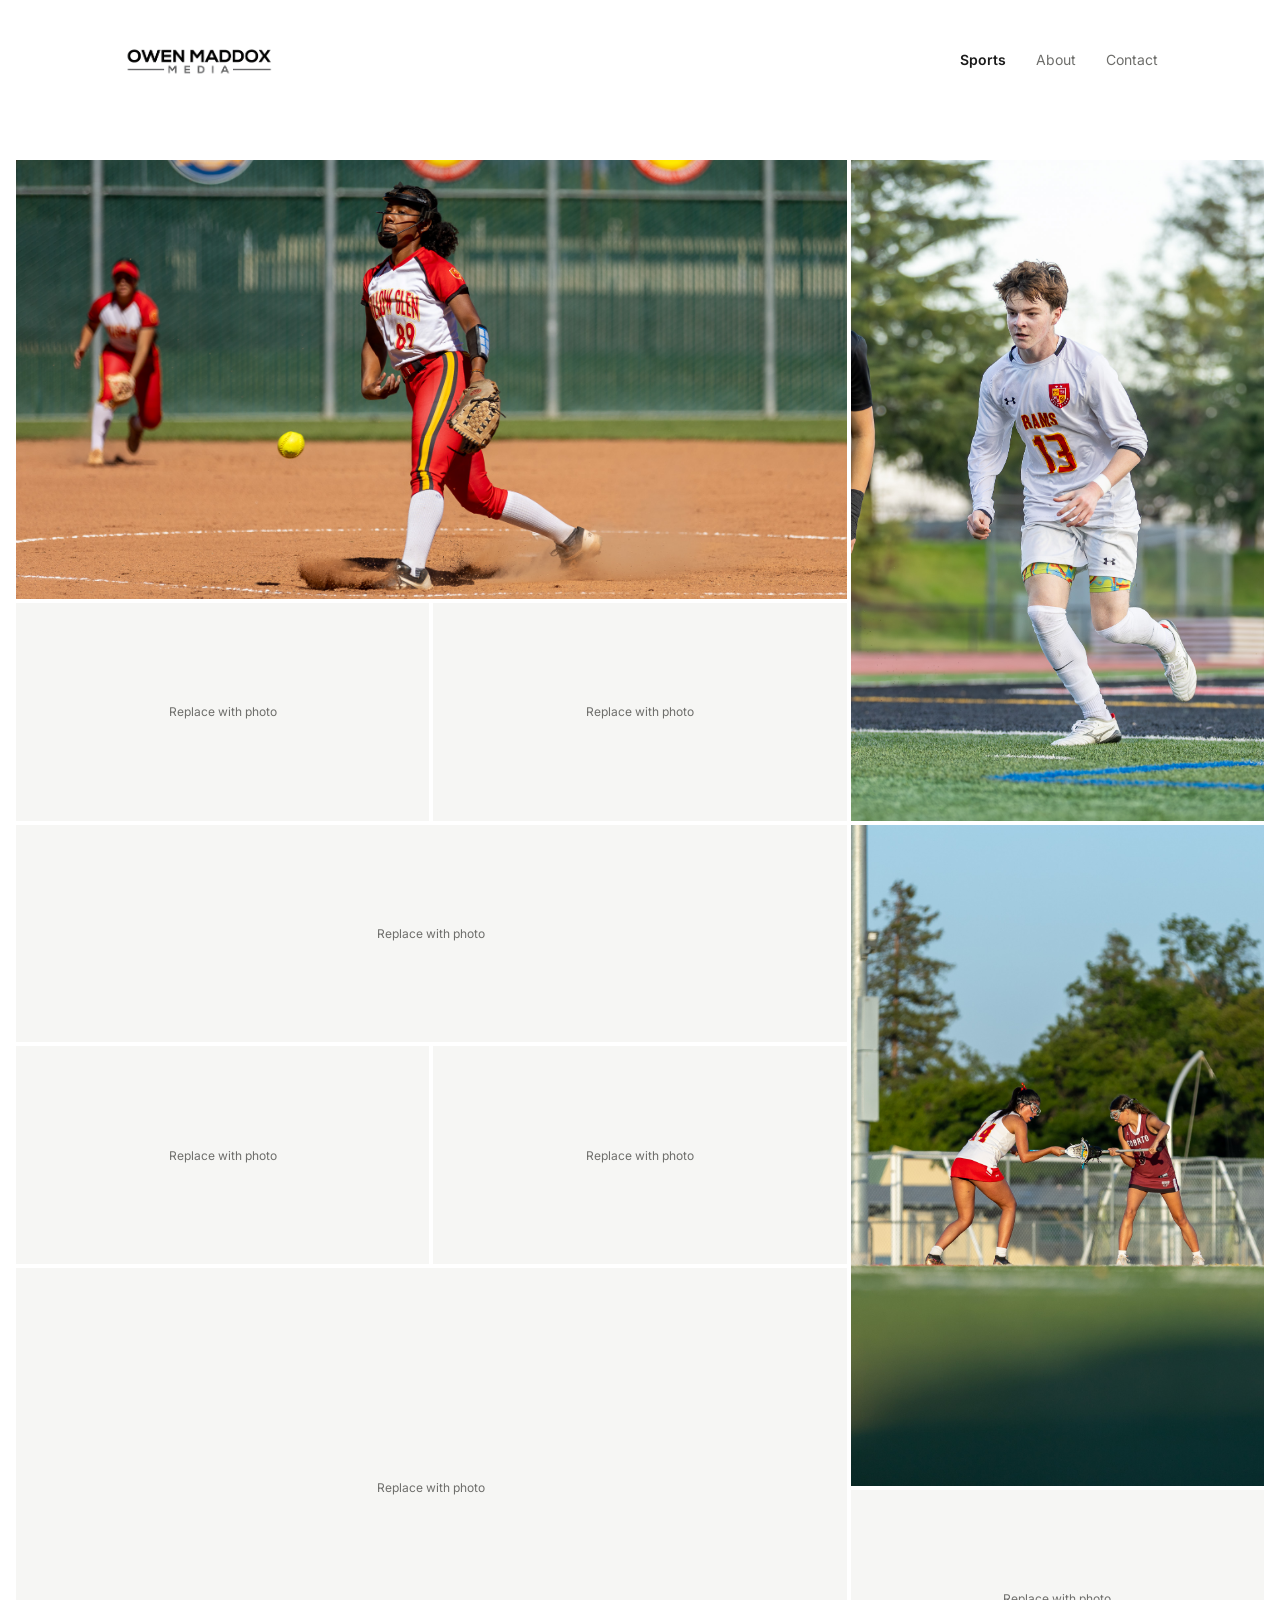
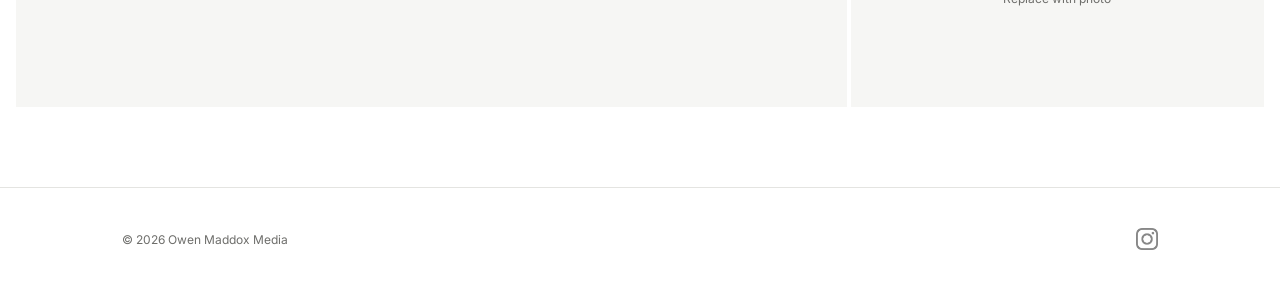
==== index.html @ 30ab5084 "Initial portfolio commit" ====
<!DOCTYPE html>
<html lang="en">
<head>
<meta charset="UTF-8">
<meta name="viewport" content="width=device-width, initial-scale=1.0">
<title>Owen Maddox Media — Sports</title>
<meta name="description" content="Game-day and team photography for local high school and club sports.">
<link rel="preconnect" href="https://fonts.googleapis.com">
<link rel="preconnect" href="https://fonts.gstatic.com" crossorigin>
<link href="https://fonts.googleapis.com/css2?family=Inter:wght@300;400;500;600;700&display=swap" rel="stylesheet">
<link rel="stylesheet" href="styles.css">
</head>
<body>

<header>
  <nav class="nav">
    <a href="index.html"><img src="logo.png" alt="Owen Maddox Media" class="logo-img"></a>
    <div class="nav-links">
      <a href="index.html" class="active">Sports</a>
      <a href="about.html">About</a>
      <a href="contact.html">Contact</a>
    </div>
  </nav>
</header>

<section class="gallery-section">
  <!--
    GALLERY: full-bleed editorial mosaic — tiles are deliberately different sizes so the
    page reads like a curated layout instead of a uniform grid. Each .tile is a placeholder.

    To use a real photo, replace the inner <div class="tile-ph">...</div> with:
    <img src="photos/your-file.jpg" alt="Description of the shot">

    To change a tile's size, swap its size class for one of:
      g-large    (big, spans 4 of 6 columns, 2 rows tall — use for your strongest shots)
      g-wide     (spans 4 columns, 1 row — good for landscape/action shots)
      g-tall     (spans 2 columns, 2 rows — good for portrait-orientation shots)
      g-portrait (spans 2 columns, 3 rows — a fully vertical tile for tall portrait shots)
      g-normal   (spans 2 columns, 1 row — the smallest tile)
    Mix them in any order — grid-auto-flow: dense (in styles.css) fills gaps automatically.
    Edit data-sport / data-cap to control the caption shown on hover and in the lightbox.
  -->
  <div class="gallery">
    <div class="tile g-large" data-sport="Softball" data-cap="Willow Glen HS vs Gilroy — May 13 2026"><img src="photos/Softball.01.jpg" alt="Softball player throwing a ball"></div>
    <div class="tile g-portrait" data-sport="Soccer" data-cap="Willow Glen HS vs Westmont — February 12 2026"><img src="photos/Soccer.01.jpg" alt="A player running towards the action"></div>
    <div class="tile g-normal" data-sport="Volleyball" data-cap="Add caption"><div class="tile-ph">Replace with photo</div><div class="tile-cap">Volleyball</div></div>
    <div class="tile g-wide" data-sport="Soccer" data-cap="Add caption"><div class="tile-ph">Replace with photo</div><div class="tile-cap">Soccer</div></div>
    <div class="tile g-normal" data-sport="Track &amp; Field" data-cap="Add caption"><div class="tile-ph">Replace with photo</div><div class="tile-cap">Track &amp; Field</div></div>
    <div class="tile g-portrait" data-sport="Lacrosse" data-cap="Willow Glen HS vs Ann Sobrato — May 6 2026"><img src="photos/Lacrosse.01.jpg" alt="Two girls at the lacrosse faceoff"></div>
    <div class="tile g-normal" data-sport="Basketball" data-cap="Add caption"><div class="tile-ph">Replace with photo</div><div class="tile-cap">Basketball</div></div>
    <div class="tile g-large" data-sport="Soccer" data-cap="Add caption"><div class="tile-ph">Replace with photo</div><div class="tile-cap">Soccer</div></div>
    <div class="tile g-normal" data-sport="Volleyball" data-cap="Add caption"><div class="tile-ph">Replace with photo</div><div class="tile-cap">Volleyball</div></div>
    <div class="tile g-normal" data-sport="Basketball" data-cap="Add caption"><div class="tile-ph">Replace with photo</div><div class="tile-cap">Basketball</div></div>
  </div>
</section>

<footer>
  <div class="wrap foot-grid">
    <div class="foot-small">© <span id="year"></span> Owen Maddox Media</div>
    <a href="https://www.instagram.com/shot.by.owenn/" target="_blank" rel="noopener" class="foot-instagram"><img src="instagram.png" alt="Instagram"></a>
  </div>
</footer>

<div class="lightbox" id="lightbox">
  <button class="lightbox-close" id="lightboxClose">Close ✕</button>
  <button class="lightbox-nav lightbox-prev" id="lightboxPrev" aria-label="Previous photo">&#8249;</button>
  <button class="lightbox-nav lightbox-next" id="lightboxNext" aria-label="Next photo">&#8250;</button>
  <div class="lightbox-inner">
    <div class="lightbox-ph" id="lightboxImg">Replace with photo</div>
    <p class="lightbox-cap" id="lightboxCap"></p>
  </div>
</div>

<script src="main.js"></script>
</body>
</html>
---- styles.css ----
:root{
  --bg: #FFFFFF;
  --bg-alt: #F6F6F4;
  --ink: #1A1A1A;
  --ink-dim: #6E6E6B;
  --line: #E4E4E1;
  --maxw: 1100px;
}
*{box-sizing:border-box;}
html{scroll-behavior:smooth;}
body{
  margin:0;
  background:var(--bg);
  color:var(--ink);
  font-family:'Inter', sans-serif;
  font-weight:400;
  font-size:16px;
  line-height:1.6;
  -webkit-font-smoothing:antialiased;
}
p{margin:0;}
a{color:inherit; text-decoration:none;}
img{max-width:100%; display:block;}
.wrap{max-width:var(--maxw); margin:0 auto; padding:0 32px;}
::selection{background:var(--ink); color:var(--bg);}
:focus-visible{outline:2px solid var(--ink); outline-offset:3px;}

@media (prefers-reduced-motion: reduce){
  *{animation-duration:0.01ms !important; animation-iteration-count:1 !important; transition-duration:0.01ms !important; scroll-behavior:auto !important;}
}

/* ---------- NAV ---------- */
header{
  position:sticky; top:0; z-index:50;
  background:rgba(255,255,255,0.92);
  backdrop-filter: blur(6px);
}
.nav{
  display:flex; align-items:center; justify-content:space-between;
  padding:16px 32px;
  max-width:var(--maxw); margin:0 auto;
}
/*
  LOGO: drop your logo file in this folder (e.g. logo.png or logo.svg) and replace the
  placeholder <div class="logo-slot"> below with:
  <a href="index.html"><img src="logo.jpg" alt="Owen Maddox Media" class="logo-img"></a>
*/
.logo-slot{
  display:flex; align-items:center; justify-content:center;
  width:140px; height:44px;
  border:1px dashed var(--line);
  font-size:11px; color:var(--ink-dim); text-align:center;
}
.logo-img{max-height:88px; width:auto;}
.nav-links{display:flex; gap:30px; align-items:center;}
.nav-links a{font-size:14px; color:var(--ink-dim); transition:color 0.15s ease;}
.nav-links a:hover{color:var(--ink);}
.nav-links a.active:not(.btn){color:var(--ink); font-weight:600;}
.nav-links a.btn-solid, .nav-links a.btn-solid:hover{color:var(--bg);}
.btn{
  display:inline-flex; align-items:center;
  padding:10px 20px;
  font-size:13px; font-weight:600;
  border:1px solid var(--ink);
  transition:background 0.15s ease, color 0.15s ease;
}
.btn-solid{background:var(--ink); color:var(--bg);}
.btn-solid:hover{background:#3a3a38;}
.btn-outline{color:var(--ink);}
.btn-outline:hover{background:var(--ink); color:var(--bg);}

section{padding:64px 0;}

/* ---------- GALLERY ----------
   Full-bleed editorial mosaic: tiles are different sizes/aspect ratios on purpose
   (like a curated print layout, not a uniform grid). Mix .g-large / .g-wide / .g-tall /
   .g-normal freely on the tiles in index.html to change the rhythm of the page —
   grid-auto-flow: dense fills in gaps automatically so the order doesn't have to be exact.
*/
.gallery-section{padding:40px 0;}
.gallery{
  max-width:1400px;
  margin:0 auto;
  padding:0 16px;
  display:grid;
  grid-template-columns:repeat(6, 1fr);
  grid-auto-rows:17vw;
  grid-auto-flow:dense;
  gap:4px;
}
.tile{
  position:relative;
  grid-column:span 2;
  grid-row:span 1;
  background:var(--bg-alt);
  overflow:hidden;
  cursor:zoom-in;
}
.tile.g-large{grid-column:span 4; grid-row:span 2;}
.tile.g-wide{grid-column:span 4; grid-row:span 1;}
.tile.g-tall{grid-column:span 2; grid-row:span 2;}
.tile.g-normal{grid-column:span 2; grid-row:span 1;}
.tile.g-portrait{grid-column:span 2; grid-row:span 3;}
.tile-ph{
  width:100%; height:100%;
  display:flex; align-items:center; justify-content:center;
  color:var(--ink-dim); font-size:12px; text-align:center; padding:16px;
}
.tile img{width:100%; height:100%; object-fit:cover;}
.tile-cap{
  position:absolute; left:0; right:0; bottom:0;
  padding:16px 18px;
  background:linear-gradient(to top, rgba(0,0,0,0.6), transparent);
  font-size:12px; color:#fff;
  opacity:0; transition:opacity 0.15s ease;
}
.tile:hover .tile-cap{opacity:1;}

/* ---------- ABOUT ---------- */
section.wrap{padding-top:64px; padding-bottom:64px;}
.about-grid{display:grid; grid-template-columns:220px 1fr; gap:44px; align-items:center;}
.about-frame{
  aspect-ratio:1/1;
  background:#EAEAE7;
  border:1px solid var(--line);
  border-radius:50%;
  display:flex; align-items:center; justify-content:center;
  color:var(--ink-dim); font-size:11px; text-align:center; padding:16px;
}
.about-copy h1{font-size:22px; font-weight:600; margin:0 0 14px;}
.about-copy p{font-size:15px; color:var(--ink-dim); margin-bottom:14px;}
.about-copy p:last-of-type{margin-bottom:0;}
.about-copy strong{color:var(--ink);}
.about-ctas{display:flex; gap:14px; margin-top:22px; flex-wrap:wrap;}

/* ---------- CONTACT ---------- */
.contact-section h1{font-size:26px; font-weight:600; text-align:center; margin:0 0 10px;}
.contact-section > p.lede{color:var(--ink-dim); font-size:15px; text-align:center; margin-bottom:40px;}

form{display:flex; flex-direction:column; gap:18px; max-width:560px; margin:0 auto;}
.field-row{display:grid; grid-template-columns:1fr 1fr; gap:18px;}
label{font-size:12px; font-weight:600; color:var(--ink-dim); margin-bottom:6px; display:block;}
input, textarea{
  width:100%;
  background:var(--bg);
  border:1px solid var(--line);
  padding:11px 12px;
  color:var(--ink);
  font-family:inherit; font-size:14px;
  transition:border-color 0.15s ease;
}
input:focus, textarea:focus{border-color:var(--ink); outline:none;}
textarea{resize:vertical; min-height:90px;}
.submit-row{margin-top:4px; text-align:center;}
.submit-row .btn{width:100%; justify-content:center; padding:13px 20px;}

.contact-alt{margin-top:28px; text-align:center; font-size:13px; color:var(--ink-dim);}
.contact-alt a{border-bottom:1px solid var(--ink); color:var(--ink); padding-bottom:1px;}

/* ---------- LIGHTBOX ---------- */
.lightbox{
  position:fixed; inset:0; z-index:100;
  background:rgba(20,20,18,0.92);
  display:none; align-items:center; justify-content:center;
  padding:40px;
}
.lightbox.open{display:flex;}
.lightbox-inner{max-width:800px; width:100%; text-align:center;}
.lightbox-ph{
  display:inline-flex; align-items:center; justify-content:center;
  max-width:100%;
  color:#B8B8B4; font-size:13px;
}
.lightbox-ph:empty, .lightbox-ph:not(:has(img)){
  width:100%; aspect-ratio:3/2;
  background:#2A2A28;
  border:1px solid #3a3a38;
}
.lightbox-ph img{display:block; max-width:100%; max-height:80vh; width:auto; height:auto; object-fit:contain;}
.lightbox-cap{margin-top:16px; font-size:13px; color:#D8D8D4;}
.lightbox-close{
  position:absolute; top:26px; right:32px;
  font-size:13px; color:#D8D8D4; background:none; border:none; cursor:pointer;
  font-family:inherit;
}
.lightbox-close:hover{color:#fff;}
.lightbox-nav{
  position:absolute; top:50%; transform:translateY(-50%);
  font-size:36px; line-height:1; color:#D8D8D4; background:none; border:none;
  cursor:pointer; padding:12px; font-family:inherit;
}
.lightbox-nav:hover{color:#fff;}
.lightbox-prev{left:12px;}
.lightbox-next{right:12px;}
@media (max-width:640px){
  .lightbox-nav{font-size:28px; padding:8px;}
  .lightbox-prev{left:2px;}
  .lightbox-next{right:2px;}
}

/* ---------- FOOTER ---------- */
footer{margin-top:40px; padding:40px 0; border-top:1px solid var(--line);}
.foot-grid{display:flex; justify-content:space-between; align-items:center;}
.foot-small{font-size:12px; color:var(--ink-dim);}
.foot-instagram img{height:22px; width:auto; display:block;}

/* ---------- RESPONSIVE ---------- */
@media (max-width: 760px){
  .nav-links{gap:16px;}
  .nav-links a{font-size:13px;}
  .logo-img{max-height:56px;}
  .gallery{grid-template-columns:repeat(2, 1fr); grid-auto-rows:60vw;}
  .tile, .tile.g-large, .tile.g-wide, .tile.g-tall, .tile.g-normal{grid-column:span 2; grid-row:span 1;}
  .about-grid{grid-template-columns:1fr; text-align:center; justify-items:center;}
  .about-ctas{justify-content:center;}
  .field-row{grid-template-columns:1fr;}
  .wrap{padding:0 20px;}
  .nav{padding:14px 20px;}
  section{padding:48px 0;}
}
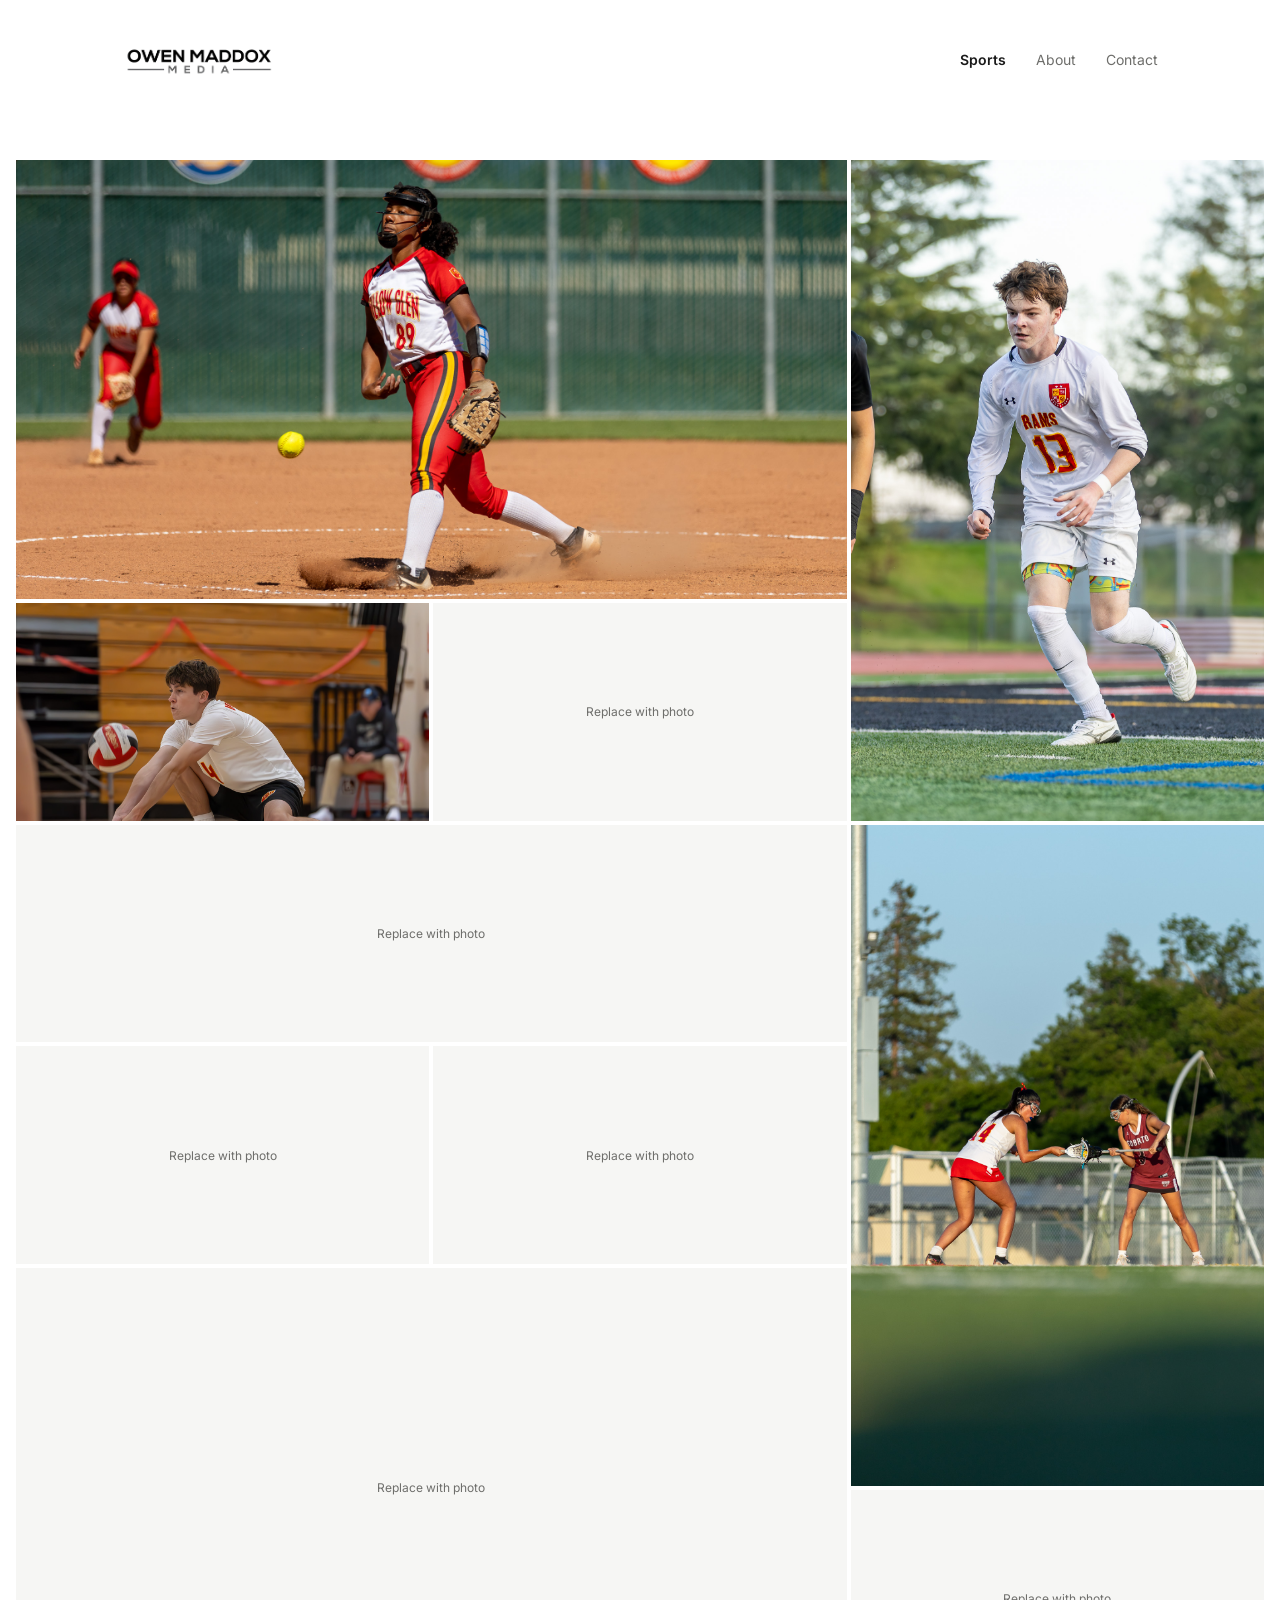
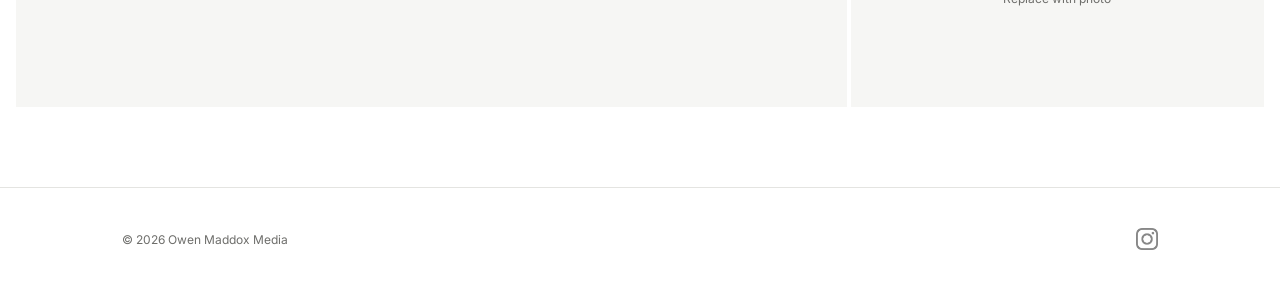
==== commit e8b173e2: "Testing commit loading" ====
--- a/index.html
+++ b/index.html
@@ -41,12 +41,12 @@
     Edit data-sport / data-cap to control the caption shown on hover and in the lightbox.
   -->
   <div class="gallery">
-    <div class="tile g-large" data-sport="Softball" data-cap="Willow Glen HS vs Gilroy — May 13 2026"><img src="photos/Softball.01.jpg" alt="Softball player throwing a ball"></div>
-    <div class="tile g-portrait" data-sport="Soccer" data-cap="Willow Glen HS vs Westmont — February 12 2026"><img src="photos/Soccer.01.jpg" alt="A player running towards the action"></div>
-    <div class="tile g-normal" data-sport="Volleyball" data-cap="Add caption"><div class="tile-ph">Replace with photo</div><div class="tile-cap">Volleyball</div></div>
+    <div class="tile g-large" data-sport="Softball" data-cap="Willow Glen HS vs Gilroy — May 13 2026"><img src="photos/Softball.01.jpg" alt="Softball player throwing a ball"><div class="tile-cap">Softball</div></div>
+    <div class="tile g-portrait" data-sport="Soccer" data-cap="Willow Glen HS vs Westmont — February 12 2026"><img src="photos/Soccer.01.jpg" alt="A player running towards the action"><div class="tile-cap">Soccer</div></div>
+    <div class="tile g-normal" data-sport="Volleyball" data-cap="Add caption"><img src="photos/Volleyball.01.jpg" alt="Description of the shot"><div class="tile-cap">Volleyball</div></div>
     <div class="tile g-wide" data-sport="Soccer" data-cap="Add caption"><div class="tile-ph">Replace with photo</div><div class="tile-cap">Soccer</div></div>
     <div class="tile g-normal" data-sport="Track &amp; Field" data-cap="Add caption"><div class="tile-ph">Replace with photo</div><div class="tile-cap">Track &amp; Field</div></div>
-    <div class="tile g-portrait" data-sport="Lacrosse" data-cap="Willow Glen HS vs Ann Sobrato — May 6 2026"><img src="photos/Lacrosse.01.jpg" alt="Two girls at the lacrosse faceoff"></div>
+    <div class="tile g-portrait" data-sport="Lacrosse" data-cap="Willow Glen HS vs Ann Sobrato — May 6 2026"><img src="photos/Lacrosse.01.jpg" alt="Two girls at the lacrosse faceoff"><div class="tile-cap">Lacrosse</div></div>
     <div class="tile g-normal" data-sport="Basketball" data-cap="Add caption"><div class="tile-ph">Replace with photo</div><div class="tile-cap">Basketball</div></div>
     <div class="tile g-large" data-sport="Soccer" data-cap="Add caption"><div class="tile-ph">Replace with photo</div><div class="tile-cap">Soccer</div></div>
     <div class="tile g-normal" data-sport="Volleyball" data-cap="Add caption"><div class="tile-ph">Replace with photo</div><div class="tile-cap">Volleyball</div></div>
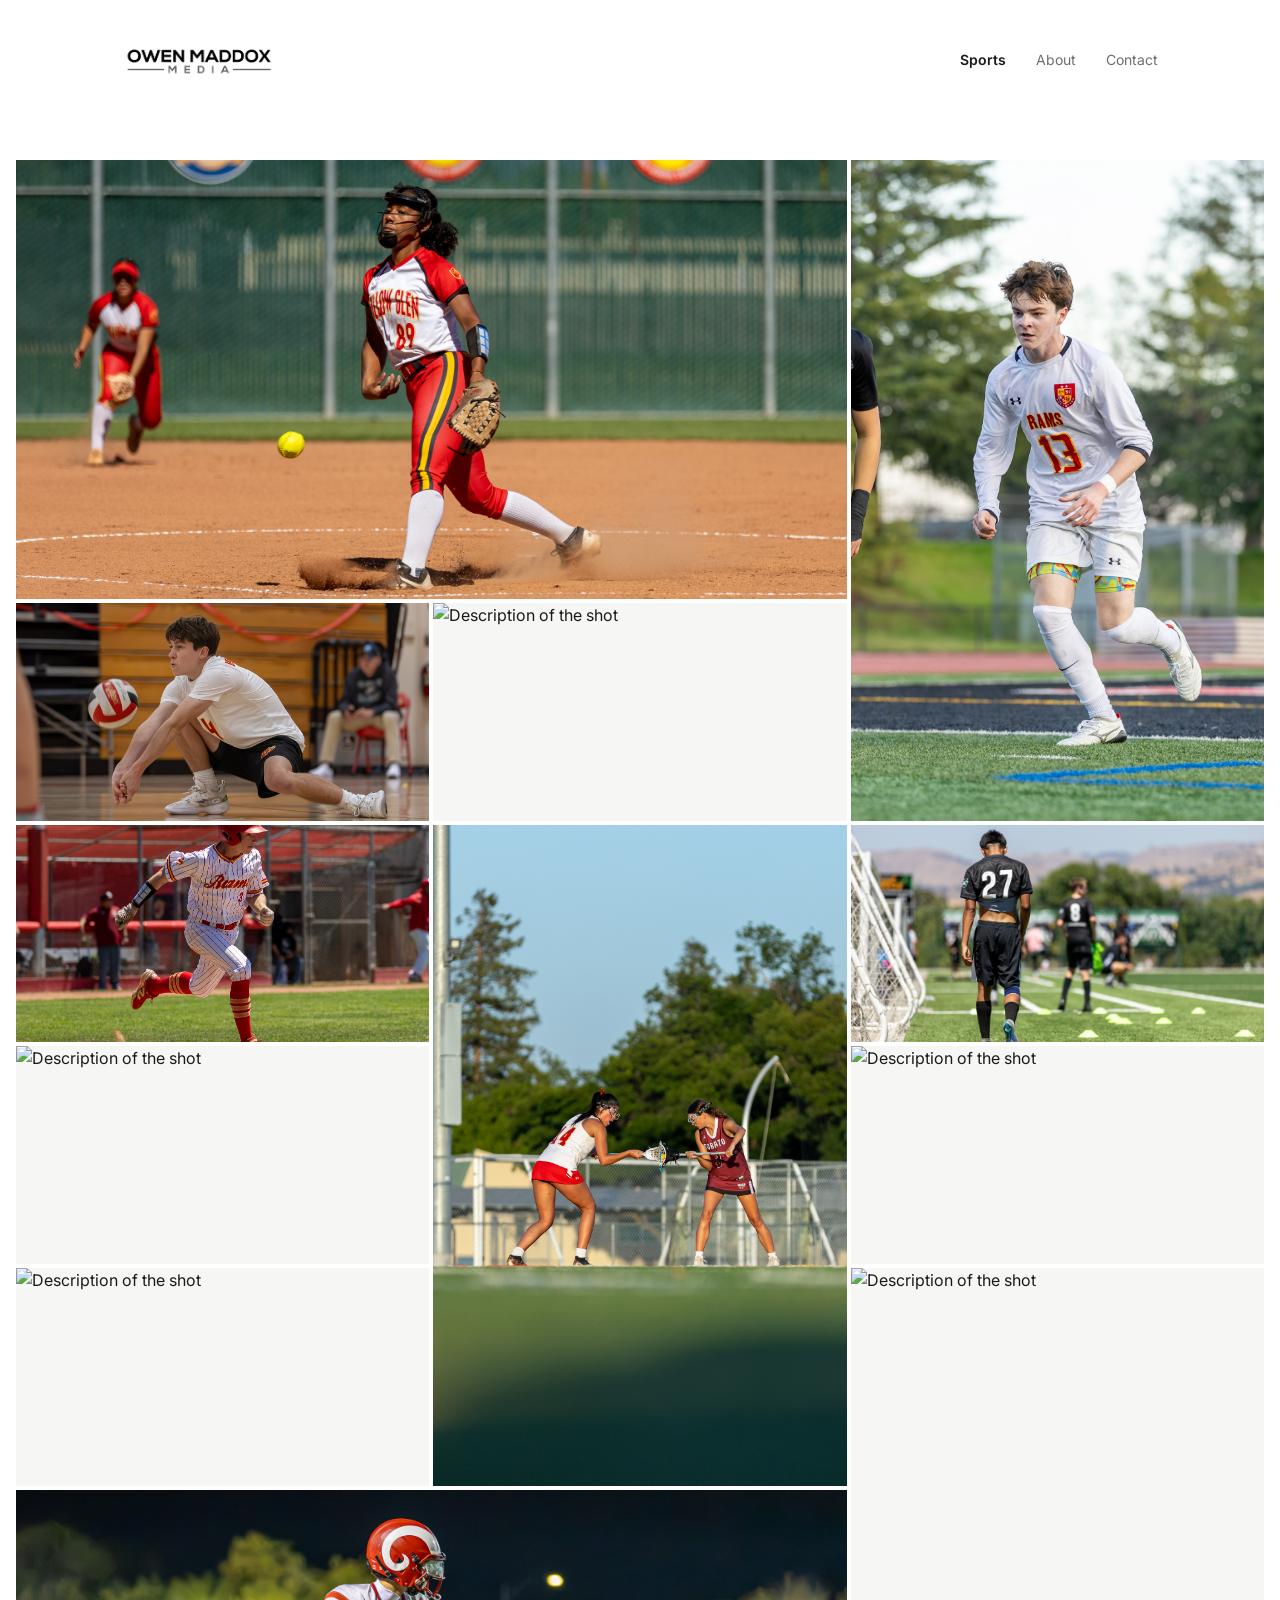
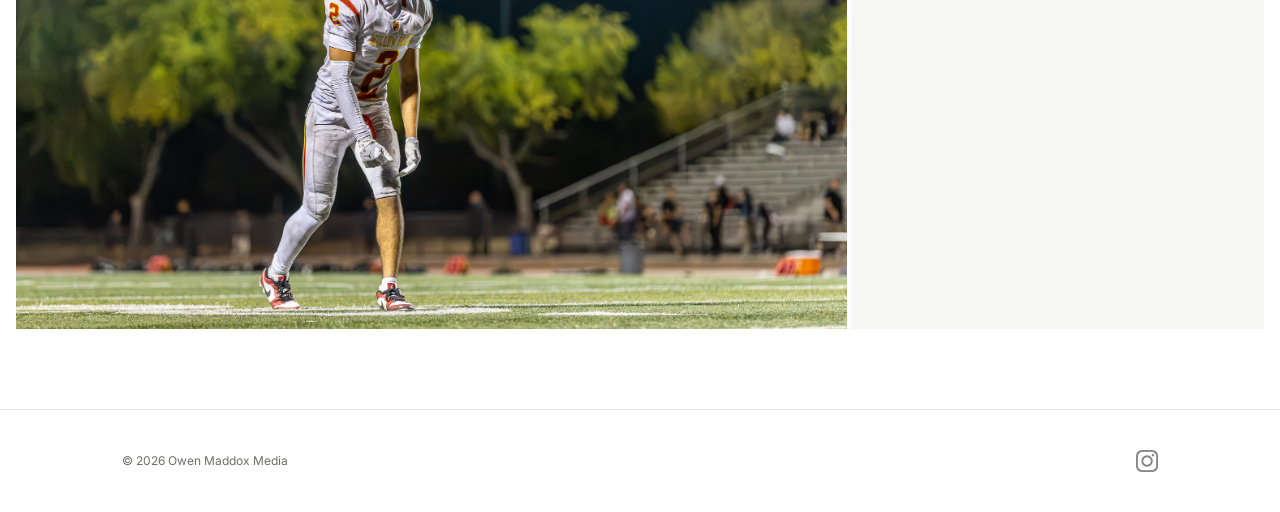
==== commit 59a2d91d: "Updated photos" ====
--- a/index.html
+++ b/index.html
@@ -42,15 +42,17 @@
   -->
   <div class="gallery">
     <div class="tile g-large" data-sport="Softball" data-cap="Willow Glen HS vs Gilroy — May 13 2026"><img src="photos/Softball.01.jpg" alt="Softball player throwing a ball"><div class="tile-cap">Softball</div></div>
-    <div class="tile g-portrait" data-sport="Soccer" data-cap="Willow Glen HS vs Westmont — February 12 2026"><img src="photos/Soccer.01.jpg" alt="A player running towards the action"><div class="tile-cap">Soccer</div></div>
-    <div class="tile g-normal" data-sport="Volleyball" data-cap="Add caption"><img src="photos/Volleyball.01.jpg" alt="Description of the shot"><div class="tile-cap">Volleyball</div></div>
-    <div class="tile g-wide" data-sport="Soccer" data-cap="Add caption"><div class="tile-ph">Replace with photo</div><div class="tile-cap">Soccer</div></div>
-    <div class="tile g-normal" data-sport="Track &amp; Field" data-cap="Add caption"><div class="tile-ph">Replace with photo</div><div class="tile-cap">Track &amp; Field</div></div>
+    <div class="tile g-portrait" data-sport="Soccer" data-cap="Willow Glen HS vs Westmont — February 12 2026"><img src="photos/Soccer.01.jpg" alt="A player running towards the action" class="obj-left"><div class="tile-cap">Soccer</div></div>
+    <div class="tile g-normal" data-sport="Volleyball" data-cap="Add caption"><img src="photos/Volleyball.01.jpg" alt="A volleyball player getting a deep dig" class="obj-low"><div class="tile-cap">Volleyball</div></div>
+    <div class="tile g-normal" data-sport="Soccer" data-cap="Add caption"><img src="photos/your-file.jpg" alt="Description of the shot"><div class="tile-cap">Soccer</div></div>
+    <div class="tile g-normal" data-sport="Baseball" data-cap="Add caption"><img src="photos/Baseball.01.jpg" alt="Description of the shot"><div class="tile-cap">Baseball</div></div>
     <div class="tile g-portrait" data-sport="Lacrosse" data-cap="Willow Glen HS vs Ann Sobrato — May 6 2026"><img src="photos/Lacrosse.01.jpg" alt="Two girls at the lacrosse faceoff"><div class="tile-cap">Lacrosse</div></div>
-    <div class="tile g-normal" data-sport="Basketball" data-cap="Add caption"><div class="tile-ph">Replace with photo</div><div class="tile-cap">Basketball</div></div>
-    <div class="tile g-large" data-sport="Soccer" data-cap="Add caption"><div class="tile-ph">Replace with photo</div><div class="tile-cap">Soccer</div></div>
-    <div class="tile g-normal" data-sport="Volleyball" data-cap="Add caption"><div class="tile-ph">Replace with photo</div><div class="tile-cap">Volleyball</div></div>
-    <div class="tile g-normal" data-sport="Basketball" data-cap="Add caption"><div class="tile-ph">Replace with photo</div><div class="tile-cap">Basketball</div></div>
+    <div class="tile g-normal" data-sport="Basketball" data-cap="Add caption"><img src="photos/Soccer.02.jpg" alt="Description of the shot"><div class="tile-cap">Basketball</div></div>
+    <div class="tile g-large" data-sport="Football" data-cap="Add caption"><img src="photos/Football.01.jpg" alt="Description of the shot"><div class="tile-cap">Soccer</div></div>
+    <div class="tile g-normal" data-sport="Volleyball" data-cap="Add caption"><img src="photos/your-file.jpg" alt="Description of the shot"><div class="tile-cap">Volleyball</div></div>
+    <div class="tile g-normal" data-sport="Basketball" data-cap="Add caption"><img src="photos/your-file.jpg" alt="Description of the shot"><div class="tile-cap">Basketball</div></div>
+    <div class="tile g-normal" data-sport="Track &amp; Field" data-cap="Add caption"><img src="photos/your-file.jpg" alt="Description of the shot"><div class="tile-cap">Track &amp; Field</div></div>
+    <div class="tile g-portrait" data-sport="Wrestling" data-cap="Add caption"><img src="photos/your-file.jpg" alt="Description of the shot"><div class="tile-cap">Wrestling</div></div>
   </div>
 </section>
 
--- a/styles.css
+++ b/styles.css
@@ -107,6 +107,8 @@
   color:var(--ink-dim); font-size:12px; text-align:center; padding:16px;
 }
 .tile img{width:100%; height:100%; object-fit:cover;}
+.tile img.obj-low{object-position:center 61%;}
+.tile img.obj-left{object-position:30% center;}
 .tile-cap{
   position:absolute; left:0; right:0; bottom:0;
   padding:16px 18px;
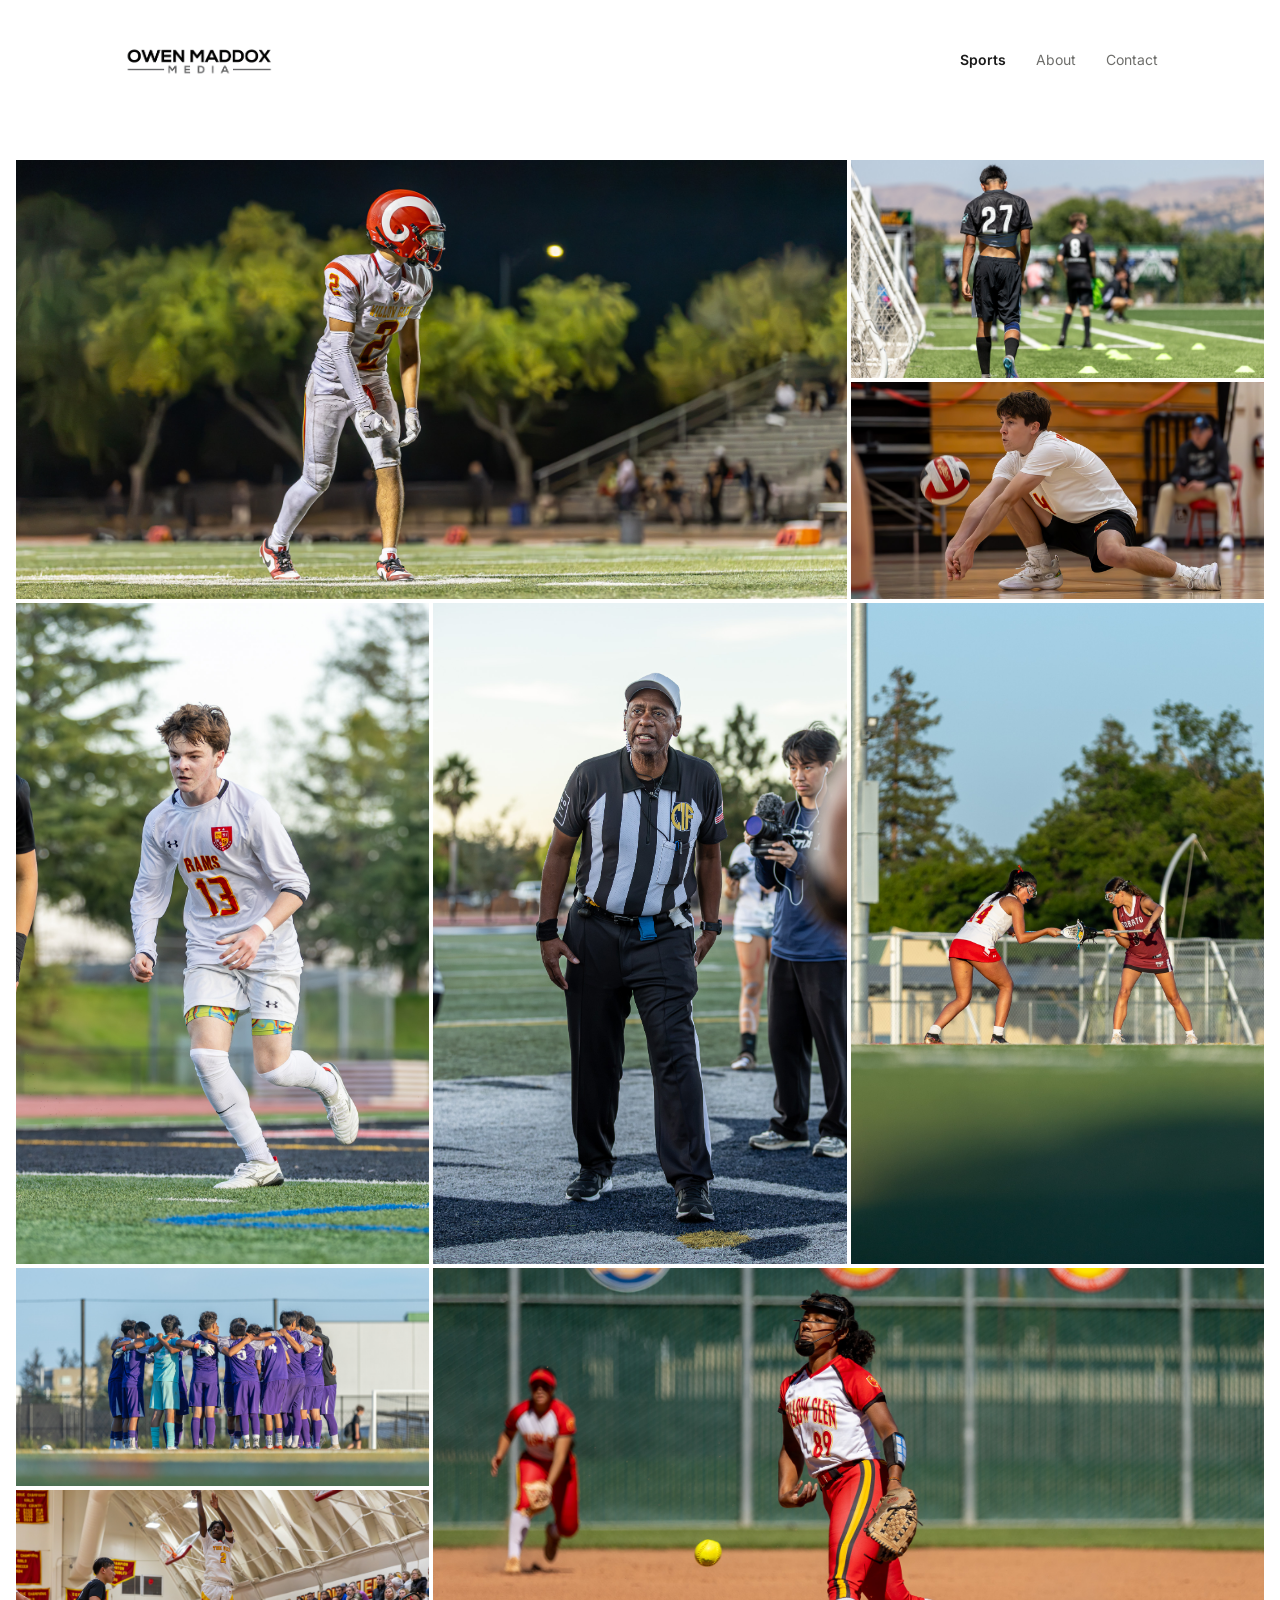
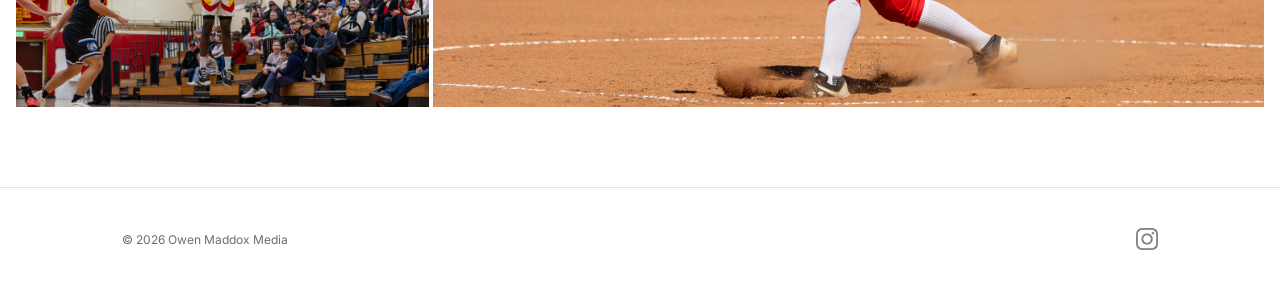
==== commit c99b82f7: "Updated photo layout" ====
--- a/index.html
+++ b/index.html
@@ -41,18 +41,15 @@
     Edit data-sport / data-cap to control the caption shown on hover and in the lightbox.
   -->
   <div class="gallery">
+    <div class="tile g-large" data-sport="Football" data-cap="Willow Glen HS vs Branham — September 10 2026"><img src="photos/Football.01.jpg" alt="Description of the shot"><div class="tile-cap">Football</div></div>
+    <div class="tile g-normal" data-sport="Soccer" data-cap="2011 Boys Almaden FC vs Earthquakes Academy — August 23 2025"><img src="photos/Soccer.02.jpg" alt="Description of the shot"><div class="tile-cap">Soccer</div></div>
+    <div class="tile g-normal" data-sport="Volleyball" data-cap="Willow Glen HS vs Lincoln — May 5 2026"><img src="photos/Volleyball.01.jpg" alt="A volleyball player getting a deep dig" class="obj-low"><div class="tile-cap">Volleyball</div></div>
+    <div class="tile g-portrait" data-sport="Soccer" data-cap="Willow Glen HS vs Westmont — February 12 2026"><img src="photos/Soccer.01.jpg" alt="A player running towards the action" class="obj-left"><div class="tile-cap">Soccer</div></div>
+    <div class="tile g-portrait" data-sport="Football" data-cap="Willow Glen HS vs Branham — September 10 2026"><img src="photos/Football.02.jpg" alt="A referee preparing for the coin toss"><div class="tile-cap">Football</div></div>
+    <div class="tile g-portrait" data-sport="Lacrosse" data-cap="Willow Glen HS vs Ann Sobrato — May 6 2026"><img src="photos/Lacrosse.01.jpg" alt="Two girls at the lacrosse faceoff"><div class="tile-cap">Lacrosse</div></div>
+    <div class="tile g-normal" data-sport="Soccer" data-cap="2011 Boys Sentinels Academy vs Legends FC — May 31 2025"><img src="photos/Soccer.03.jpg" alt="Description of the shot"><div class="tile-cap">Soccer</div></div>
     <div class="tile g-large" data-sport="Softball" data-cap="Willow Glen HS vs Gilroy — May 13 2026"><img src="photos/Softball.01.jpg" alt="Softball player throwing a ball"><div class="tile-cap">Softball</div></div>
-    <div class="tile g-portrait" data-sport="Soccer" data-cap="Willow Glen HS vs Westmont — February 12 2026"><img src="photos/Soccer.01.jpg" alt="A player running towards the action" class="obj-left"><div class="tile-cap">Soccer</div></div>
-    <div class="tile g-normal" data-sport="Volleyball" data-cap="Add caption"><img src="photos/Volleyball.01.jpg" alt="A volleyball player getting a deep dig" class="obj-low"><div class="tile-cap">Volleyball</div></div>
-    <div class="tile g-normal" data-sport="Soccer" data-cap="Add caption"><img src="photos/your-file.jpg" alt="Description of the shot"><div class="tile-cap">Soccer</div></div>
-    <div class="tile g-normal" data-sport="Baseball" data-cap="Add caption"><img src="photos/Baseball.01.jpg" alt="Description of the shot"><div class="tile-cap">Baseball</div></div>
-    <div class="tile g-portrait" data-sport="Lacrosse" data-cap="Willow Glen HS vs Ann Sobrato — May 6 2026"><img src="photos/Lacrosse.01.jpg" alt="Two girls at the lacrosse faceoff"><div class="tile-cap">Lacrosse</div></div>
-    <div class="tile g-normal" data-sport="Basketball" data-cap="Add caption"><img src="photos/Soccer.02.jpg" alt="Description of the shot"><div class="tile-cap">Basketball</div></div>
-    <div class="tile g-large" data-sport="Football" data-cap="Add caption"><img src="photos/Football.01.jpg" alt="Description of the shot"><div class="tile-cap">Soccer</div></div>
-    <div class="tile g-normal" data-sport="Volleyball" data-cap="Add caption"><img src="photos/your-file.jpg" alt="Description of the shot"><div class="tile-cap">Volleyball</div></div>
-    <div class="tile g-normal" data-sport="Basketball" data-cap="Add caption"><img src="photos/your-file.jpg" alt="Description of the shot"><div class="tile-cap">Basketball</div></div>
-    <div class="tile g-normal" data-sport="Track &amp; Field" data-cap="Add caption"><img src="photos/your-file.jpg" alt="Description of the shot"><div class="tile-cap">Track &amp; Field</div></div>
-    <div class="tile g-portrait" data-sport="Wrestling" data-cap="Add caption"><img src="photos/your-file.jpg" alt="Description of the shot"><div class="tile-cap">Wrestling</div></div>
+    <div class="tile g-normal" data-sport="Basketball" data-cap="Willow Glen HS vs Pioneer — February 14 2025"><img src="photos/Basketball.01.jpg" alt="Description of the shot"><div class="tile-cap">Basketball</div></div>
   </div>
 </section>
 
--- a/styles.css
+++ b/styles.css
@@ -108,7 +108,7 @@
 }
 .tile img{width:100%; height:100%; object-fit:cover;}
 .tile img.obj-low{object-position:center 61%;}
-.tile img.obj-left{object-position:30% center;}
+.tile img.obj-left{object-position:60% center;}
 .tile-cap{
   position:absolute; left:0; right:0; bottom:0;
   padding:16px 18px;
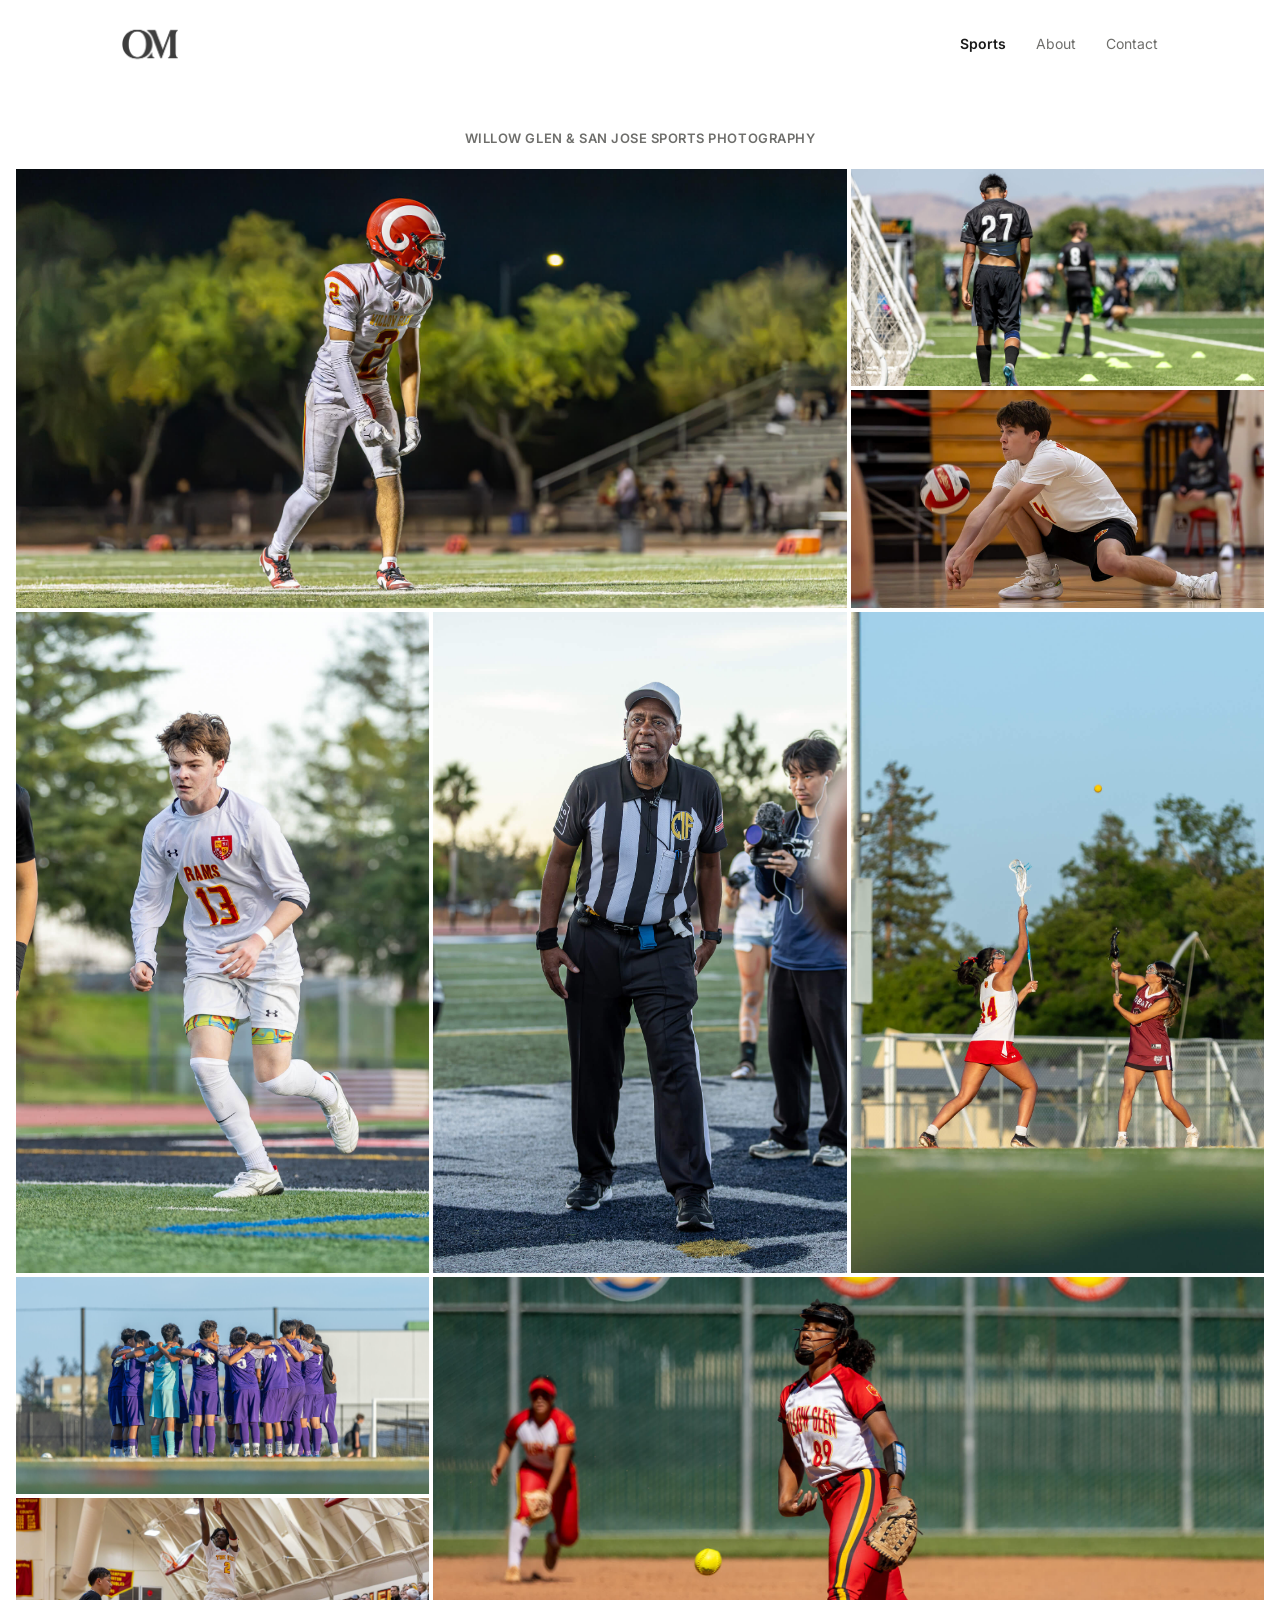
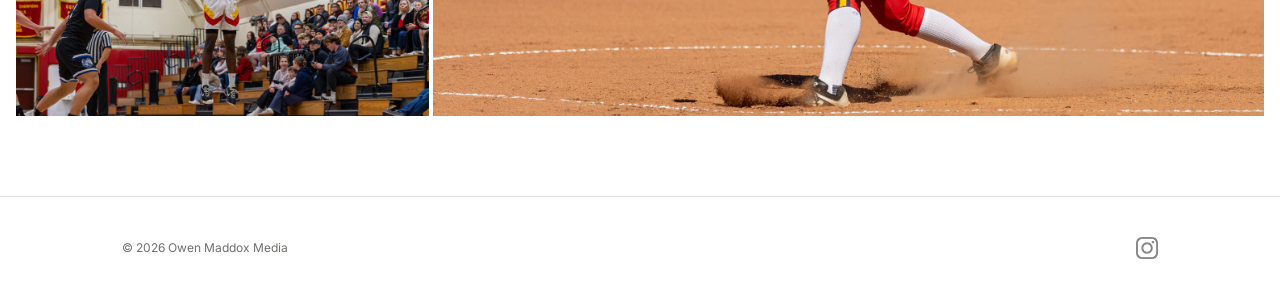
==== commit 2189319f: "Many updates - Final website publication" ====
--- a/index.html
+++ b/index.html
@@ -3,12 +3,39 @@
 <head>
 <meta charset="UTF-8">
 <meta name="viewport" content="width=device-width, initial-scale=1.0">
-<title>Owen Maddox Media — Sports</title>
-<meta name="description" content="Game-day and team photography for local high school and club sports.">
+<title>Owen Maddox Media — Willow Glen & San Jose Sports Photography</title>
+<meta name="description" content="Game-day and team sports photography for high school and club teams in Willow Glen and San Jose, CA.">
+<link rel="icon" type="image/png" href="/favicon-96x96.png" sizes="96x96" />
+<link rel="icon" type="image/svg+xml" href="/favicon.svg" />
+<link rel="shortcut icon" href="/favicon.ico" />
+<link rel="apple-touch-icon" sizes="180x180" href="/apple-touch-icon.png" />
+<meta name="apple-mobile-web-app-title" content="Shotbyowen" />
+<link rel="manifest" href="/site.webmanifest" />
+<meta property="og:title" content="Owen Maddox Media — Willow Glen & San Jose Sports Photography">
+<meta property="og:description" content="Game-day and team sports photography for high school and club teams in Willow Glen and San Jose, CA.">
+<meta property="og:type" content="website">
+<meta property="og:image" content="https://shotbyowen.com/logo.png">
 <link rel="preconnect" href="https://fonts.googleapis.com">
 <link rel="preconnect" href="https://fonts.gstatic.com" crossorigin>
 <link href="https://fonts.googleapis.com/css2?family=Inter:wght@300;400;500;600;700&display=swap" rel="stylesheet">
 <link rel="stylesheet" href="styles.css">
+<script type="application/ld+json">
+{
+  "@context": "https://schema.org",
+  "@type": "LocalBusiness",
+  "name": "Owen Maddox Media",
+  "image": "https://shotbyowen.com/logo.png",
+  "url": "https://shotbyowen.com",
+  "description": "Freelance sports photography serving San Jose and the greater Bay Area. Offers game coverage, individual athlete packages, and team media days.",
+  "areaServed": {
+    "@type": "Place",
+    "name": "San Jose, CA / Bay Area"
+  },
+  "sameAs": [
+    "https://www.instagram.com/shot.by.owenn/"
+  ]
+}
+</script>
 </head>
 <body>
 
@@ -24,6 +51,7 @@
 </header>
 
 <section class="gallery-section">
+  <h1 class="gallery-kicker">Willow Glen &amp; San Jose Sports Photography</h1>
   <!--
     GALLERY: full-bleed editorial mosaic — tiles are deliberately different sizes so the
     page reads like a curated layout instead of a uniform grid. Each .tile is a placeholder.
@@ -41,15 +69,15 @@
     Edit data-sport / data-cap to control the caption shown on hover and in the lightbox.
   -->
   <div class="gallery">
-    <div class="tile g-large" data-sport="Football" data-cap="Willow Glen HS vs Branham — September 10 2026"><img src="photos/Football.01.jpg" alt="Description of the shot"><div class="tile-cap">Football</div></div>
-    <div class="tile g-normal" data-sport="Soccer" data-cap="2011 Boys Almaden FC vs Earthquakes Academy — August 23 2025"><img src="photos/Soccer.02.jpg" alt="Description of the shot"><div class="tile-cap">Soccer</div></div>
+    <div class="tile g-large" data-sport="Football" data-cap="Willow Glen HS vs Branham — September 10 2026"><img src="photos/Football.01.jpg" alt="A wide receiver lining up for the play"><div class="tile-cap">Football</div></div>
+    <div class="tile g-normal" data-sport="Soccer" data-cap="2011 Boys Almaden FC vs Earthquakes Academy — August 23 2025"><img src="photos/Soccer.02.jpg" alt="A player walking off the pitch"><div class="tile-cap">Soccer</div></div>
     <div class="tile g-normal" data-sport="Volleyball" data-cap="Willow Glen HS vs Lincoln — May 5 2026"><img src="photos/Volleyball.01.jpg" alt="A volleyball player getting a deep dig" class="obj-low"><div class="tile-cap">Volleyball</div></div>
-    <div class="tile g-portrait" data-sport="Soccer" data-cap="Willow Glen HS vs Westmont — February 12 2026"><img src="photos/Soccer.01.jpg" alt="A player running towards the action" class="obj-left"><div class="tile-cap">Soccer</div></div>
-    <div class="tile g-portrait" data-sport="Football" data-cap="Willow Glen HS vs Branham — September 10 2026"><img src="photos/Football.02.jpg" alt="A referee preparing for the coin toss"><div class="tile-cap">Football</div></div>
-    <div class="tile g-portrait" data-sport="Lacrosse" data-cap="Willow Glen HS vs Ann Sobrato — May 6 2026"><img src="photos/Lacrosse.01.jpg" alt="Two girls at the lacrosse faceoff"><div class="tile-cap">Lacrosse</div></div>
-    <div class="tile g-normal" data-sport="Soccer" data-cap="2011 Boys Sentinels Academy vs Legends FC — May 31 2025"><img src="photos/Soccer.03.jpg" alt="Description of the shot"><div class="tile-cap">Soccer</div></div>
-    <div class="tile g-large" data-sport="Softball" data-cap="Willow Glen HS vs Gilroy — May 13 2026"><img src="photos/Softball.01.jpg" alt="Softball player throwing a ball"><div class="tile-cap">Softball</div></div>
-    <div class="tile g-normal" data-sport="Basketball" data-cap="Willow Glen HS vs Pioneer — February 14 2025"><img src="photos/Basketball.01.jpg" alt="Description of the shot"><div class="tile-cap">Basketball</div></div>
+    <div class="tile g-portrait" data-sport="Soccer" data-cap="Willow Glen HS vs Westmont — February 12 2026"><img src="photos/Soccer.01.jpg" alt="A player running towards the action" class="obj-left" loading="lazy"><div class="tile-cap">Soccer</div></div>
+    <div class="tile g-portrait" data-sport="Football" data-cap="Willow Glen HS vs Branham — September 10 2026"><img src="photos/Football.02.jpg" alt="A referee preparing for the coin toss" loading="lazy"><div class="tile-cap">Football</div></div>
+    <div class="tile g-portrait" data-sport="Lacrosse" data-cap="Willow Glen HS vs Ann Sobrato — May 6 2026"><img src="photos/Lacrosse.01.jpg" alt="Two girls at the lacrosse faceoff" loading="lazy"><div class="tile-cap">Lacrosse</div></div>
+    <div class="tile g-normal" data-sport="Soccer" data-cap="2011 Boys Sentinels Academy vs Legends FC — May 31 2025"><img src="photos/Soccer.03.jpg" alt="The team in a pre-game huddle" loading="lazy"><div class="tile-cap">Soccer</div></div>
+    <div class="tile g-large" data-sport="Softball" data-cap="Willow Glen HS vs Gilroy — May 13 2026"><img src="photos/Softball.01.jpg" alt="Softball pitcher throwing a ball" loading="lazy"><div class="tile-cap">Softball</div></div>
+    <div class="tile g-normal" data-sport="Basketball" data-cap="Willow Glen HS vs Pioneer — February 14 2025"><img src="photos/Basketball.01.jpg" alt="A player shooting a 3 point shot" loading="lazy"><div class="tile-cap">Basketball</div></div>
   </div>
 </section>
 
@@ -60,7 +88,7 @@
   </div>
 </footer>
 
-<div class="lightbox" id="lightbox">
+<div class="lightbox" id="lightbox" role="dialog" aria-modal="true" aria-label="Photo viewer">
   <button class="lightbox-close" id="lightboxClose">Close ✕</button>
   <button class="lightbox-nav lightbox-prev" id="lightboxPrev" aria-label="Previous photo">&#8249;</button>
   <button class="lightbox-nav lightbox-next" id="lightboxNext" aria-label="Next photo">&#8250;</button>
--- a/styles.css
+++ b/styles.css
@@ -4,6 +4,7 @@
   --ink: #1A1A1A;
   --ink-dim: #6E6E6B;
   --line: #E4E4E1;
+  --line-strong: #8C8C89;
   --maxw: 1100px;
 }
 *{box-sizing:border-box;}
@@ -43,7 +44,7 @@
 /*
   LOGO: drop your logo file in this folder (e.g. logo.png or logo.svg) and replace the
   placeholder <div class="logo-slot"> below with:
-  <a href="index.html"><img src="logo.jpg" alt="Owen Maddox Media" class="logo-img"></a>
+  <a href="index.html"><img src="logo.png" alt="Owen Maddox Media" class="logo-img"></a>
 */
 .logo-slot{
   display:flex; align-items:center; justify-content:center;
@@ -51,7 +52,7 @@
   border:1px dashed var(--line);
   font-size:11px; color:var(--ink-dim); text-align:center;
 }
-.logo-img{max-height:88px; width:auto;}
+.logo-img{max-height:56px; width:auto;}
 .nav-links{display:flex; gap:30px; align-items:center;}
 .nav-links a{font-size:14px; color:var(--ink-dim); transition:color 0.15s ease;}
 .nav-links a:hover{color:var(--ink);}
@@ -71,13 +72,8 @@
 
 section{padding:64px 0;}
 
-/* ---------- GALLERY ----------
-   Full-bleed editorial mosaic: tiles are different sizes/aspect ratios on purpose
-   (like a curated print layout, not a uniform grid). Mix .g-large / .g-wide / .g-tall /
-   .g-normal freely on the tiles in index.html to change the rhythm of the page —
-   grid-auto-flow: dense fills in gaps automatically so the order doesn't have to be exact.
-*/
 .gallery-section{padding:40px 0;}
+.gallery-kicker{font-size:13px; font-weight:600; letter-spacing:0.04em; text-transform:uppercase; color:var(--ink-dim); text-align:center; margin:0 0 20px;}
 .gallery{
   max-width:1400px;
   margin:0 auto;
@@ -116,23 +112,20 @@
   font-size:12px; color:#fff;
   opacity:0; transition:opacity 0.15s ease;
 }
-.tile:hover .tile-cap{opacity:1;}
+.tile:hover .tile-cap, .tile:focus-visible .tile-cap{opacity:1;}
 
 /* ---------- ABOUT ---------- */
 section.wrap{padding-top:64px; padding-bottom:64px;}
-.about-grid{display:grid; grid-template-columns:220px 1fr; gap:44px; align-items:center;}
+.about-grid{display:grid; grid-template-columns:420px 1fr; gap:44px; align-items:center;}
 .about-frame{
-  aspect-ratio:1/1;
-  background:#EAEAE7;
-  border:1px solid var(--line);
-  border-radius:50%;
-  display:flex; align-items:center; justify-content:center;
-  color:var(--ink-dim); font-size:11px; text-align:center; padding:16px;
-}
-.about-copy h1{font-size:22px; font-weight:600; margin:0 0 14px;}
-.about-copy p{font-size:15px; color:var(--ink-dim); margin-bottom:14px;}
-.about-copy p:last-of-type{margin-bottom:0;}
-.about-copy strong{color:var(--ink);}
+  aspect-ratio:2/3;
+  overflow:hidden;
+}
+.about-frame img{width:100%; height:100%; object-fit:cover; display:block;}
+.about-heading{font-size:22px; font-weight:600; margin:0 0 14px;}
+.about-text p{font-size:15px; color:var(--ink-dim); margin-bottom:14px;}
+.about-text p:last-of-type{margin-bottom:0;}
+.about-text strong{color:var(--ink);}
 .about-ctas{display:flex; gap:14px; margin-top:22px; flex-wrap:wrap;}
 
 /* ---------- CONTACT ---------- */
@@ -145,7 +138,7 @@
 input, textarea{
   width:100%;
   background:var(--bg);
-  border:1px solid var(--line);
+  border:1px solid var(--line-strong);
   padding:11px 12px;
   color:var(--ink);
   font-family:inherit; font-size:14px;
@@ -210,10 +203,20 @@
 @media (max-width: 760px){
   .nav-links{gap:16px;}
   .nav-links a{font-size:13px;}
-  .logo-img{max-height:56px;}
+  .logo-img{max-height:40px;}
   .gallery{grid-template-columns:repeat(2, 1fr); grid-auto-rows:60vw;}
   .tile, .tile.g-large, .tile.g-wide, .tile.g-tall, .tile.g-normal{grid-column:span 2; grid-row:span 1;}
-  .about-grid{grid-template-columns:1fr; text-align:center; justify-items:center;}
+  .about-grid{
+    grid-template-columns:1fr;
+    gap:16px;
+    text-align:center;
+    justify-items:center;
+  }
+  .about-copy{display:contents;}
+  .about-heading{order:1;}
+  .about-frame{order:2; margin-bottom:16px;}
+  .about-text{order:3;}
+  .about-ctas{order:4;}
   .about-ctas{justify-content:center;}
   .field-row{grid-template-columns:1fr;}
   .wrap{padding:0 20px;}
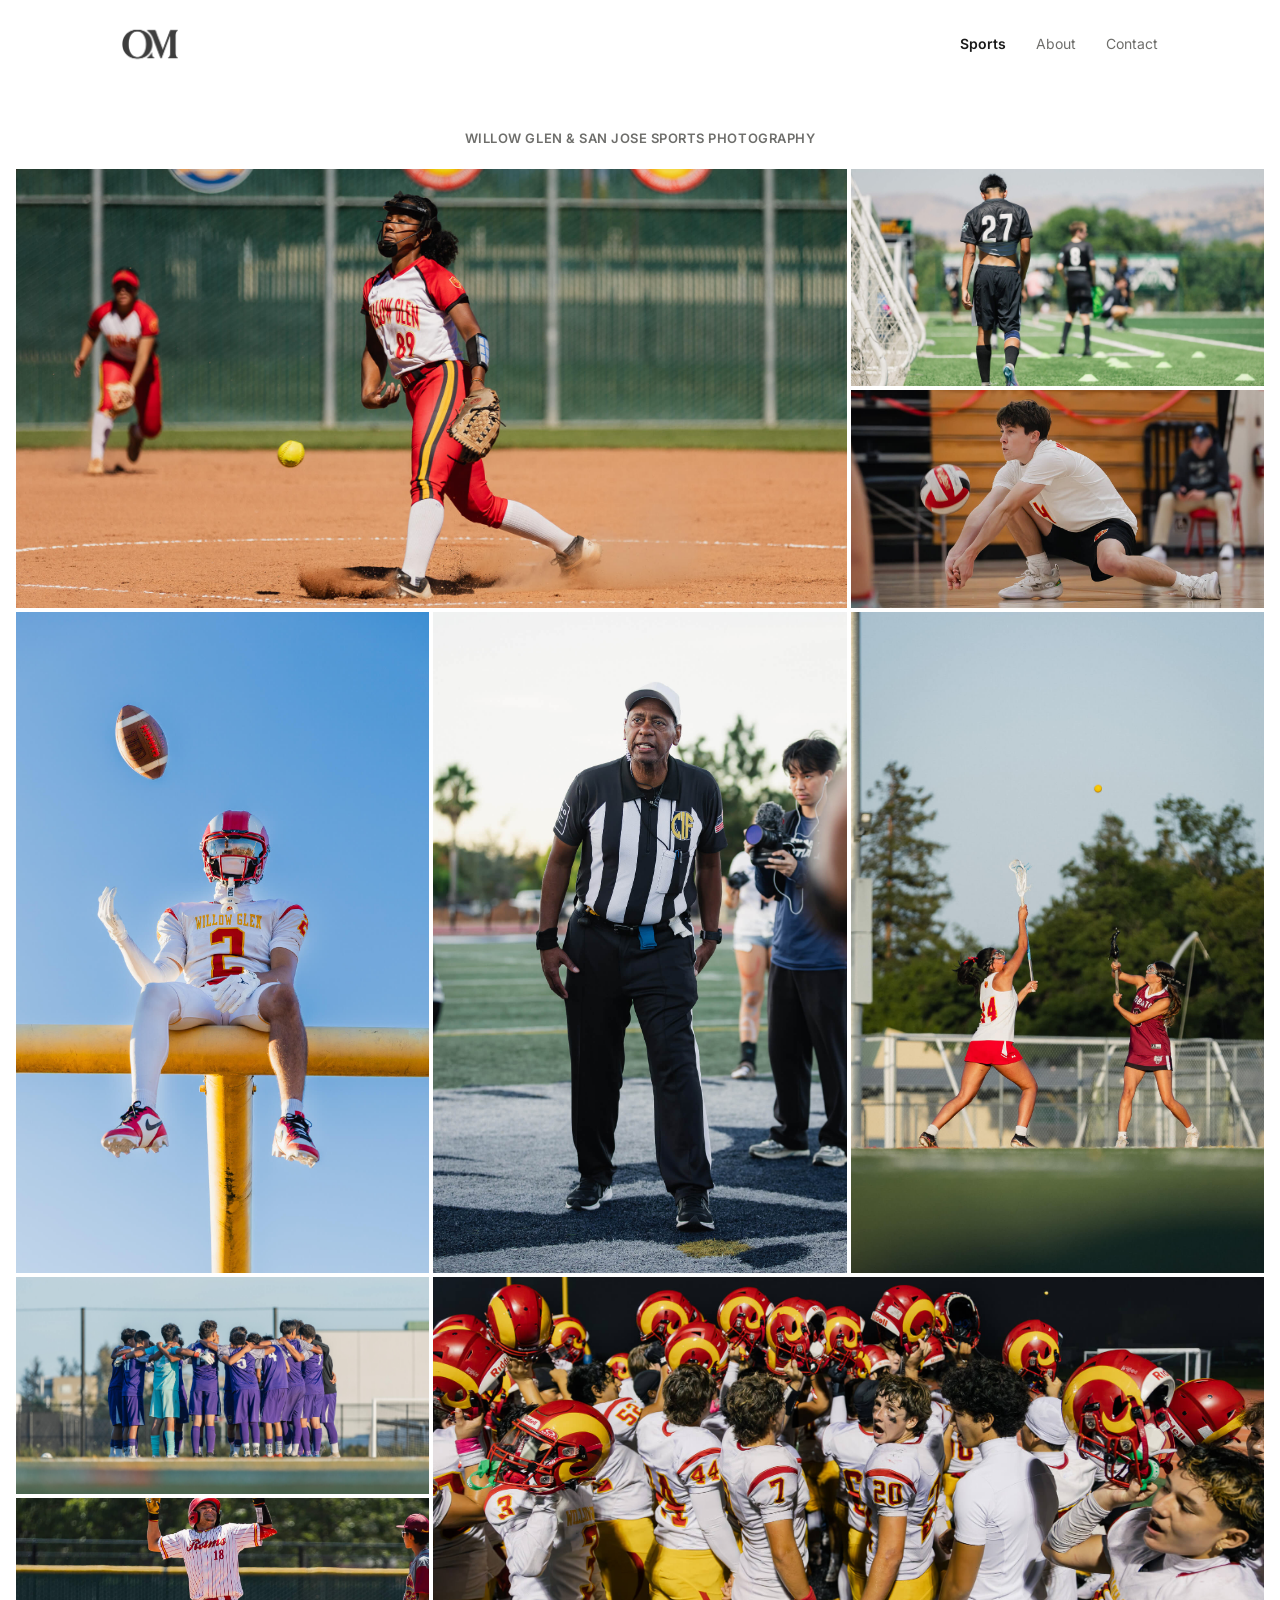
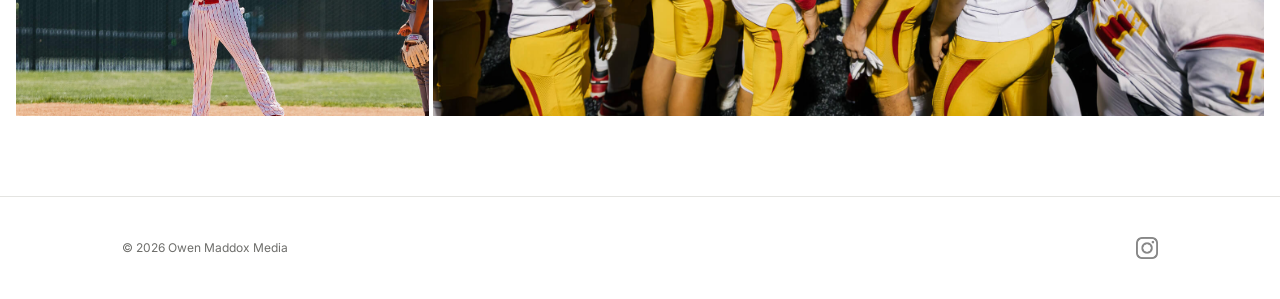
==== commit 8c6646bb: "Changing Photos and Layout" ====
--- a/index.html
+++ b/index.html
@@ -69,15 +69,15 @@
     Edit data-sport / data-cap to control the caption shown on hover and in the lightbox.
   -->
   <div class="gallery">
-    <div class="tile g-large" data-sport="Football" data-cap="Willow Glen HS vs Branham — September 10 2026"><img src="photos/Football.01.jpg" alt="A wide receiver lining up for the play"><div class="tile-cap">Football</div></div>
+    <div class="tile g-large" data-sport="Softball" data-cap="Willow Glen HS vs Gilroy — May 13 2026"><img src="photos/Softball.01.jpg" alt="Softball pitcher throwing a ball"><div class="tile-cap">Softball</div></div>
     <div class="tile g-normal" data-sport="Soccer" data-cap="2011 Boys Almaden FC vs Earthquakes Academy — August 23 2025"><img src="photos/Soccer.02.jpg" alt="A player walking off the pitch"><div class="tile-cap">Soccer</div></div>
     <div class="tile g-normal" data-sport="Volleyball" data-cap="Willow Glen HS vs Lincoln — May 5 2026"><img src="photos/Volleyball.01.jpg" alt="A volleyball player getting a deep dig" class="obj-low"><div class="tile-cap">Volleyball</div></div>
-    <div class="tile g-portrait" data-sport="Soccer" data-cap="Willow Glen HS vs Westmont — February 12 2026"><img src="photos/Soccer.01.jpg" alt="A player running towards the action" class="obj-left" loading="lazy"><div class="tile-cap">Soccer</div></div>
+    <div class="tile g-portrait" data-sport="Football" data-cap="Media Day — August 24 2026"><img src="photos/Football.01.jpg" alt="A player on the goalpost tossing up a ball" class="obj-left-slight" loading="lazy"><div class="tile-cap">Football</div></div>
     <div class="tile g-portrait" data-sport="Football" data-cap="Willow Glen HS vs Branham — September 10 2026"><img src="photos/Football.02.jpg" alt="A referee preparing for the coin toss" loading="lazy"><div class="tile-cap">Football</div></div>
     <div class="tile g-portrait" data-sport="Lacrosse" data-cap="Willow Glen HS vs Ann Sobrato — May 6 2026"><img src="photos/Lacrosse.01.jpg" alt="Two girls at the lacrosse faceoff" loading="lazy"><div class="tile-cap">Lacrosse</div></div>
     <div class="tile g-normal" data-sport="Soccer" data-cap="2011 Boys Sentinels Academy vs Legends FC — May 31 2025"><img src="photos/Soccer.03.jpg" alt="The team in a pre-game huddle" loading="lazy"><div class="tile-cap">Soccer</div></div>
-    <div class="tile g-large" data-sport="Softball" data-cap="Willow Glen HS vs Gilroy — May 13 2026"><img src="photos/Softball.01.jpg" alt="Softball pitcher throwing a ball" loading="lazy"><div class="tile-cap">Softball</div></div>
-    <div class="tile g-normal" data-sport="Basketball" data-cap="Willow Glen HS vs Pioneer — February 14 2025"><img src="photos/Basketball.01.jpg" alt="A player shooting a 3 point shot" loading="lazy"><div class="tile-cap">Basketball</div></div>
+    <div class="tile g-large" data-sport="Football" data-cap="Willow Glen HS vs Silver Creek — October 8 2026"><img src="photos/Football.03.jpg" alt="The football team raising their helmets together in a huddle" loading="lazy"><div class="tile-cap">Football</div></div>
+    <div class="tile g-normal" data-sport="Baseball" data-cap="Willow Glen HS vs Cupertino — May 9 2026"><img src="photos/Baseball.01.jpg" alt="A Willow Glen baseball player celebrating a double at second base" loading="lazy"><div class="tile-cap">Baseball</div></div>
   </div>
 </section>
 
--- a/styles.css
+++ b/styles.css
@@ -105,6 +105,7 @@
 .tile img{width:100%; height:100%; object-fit:cover;}
 .tile img.obj-low{object-position:center 61%;}
 .tile img.obj-left{object-position:60% center;}
+.tile img.obj-left-slight{object-position:43% center;}
 .tile-cap{
   position:absolute; left:0; right:0; bottom:0;
   padding:16px 18px;
